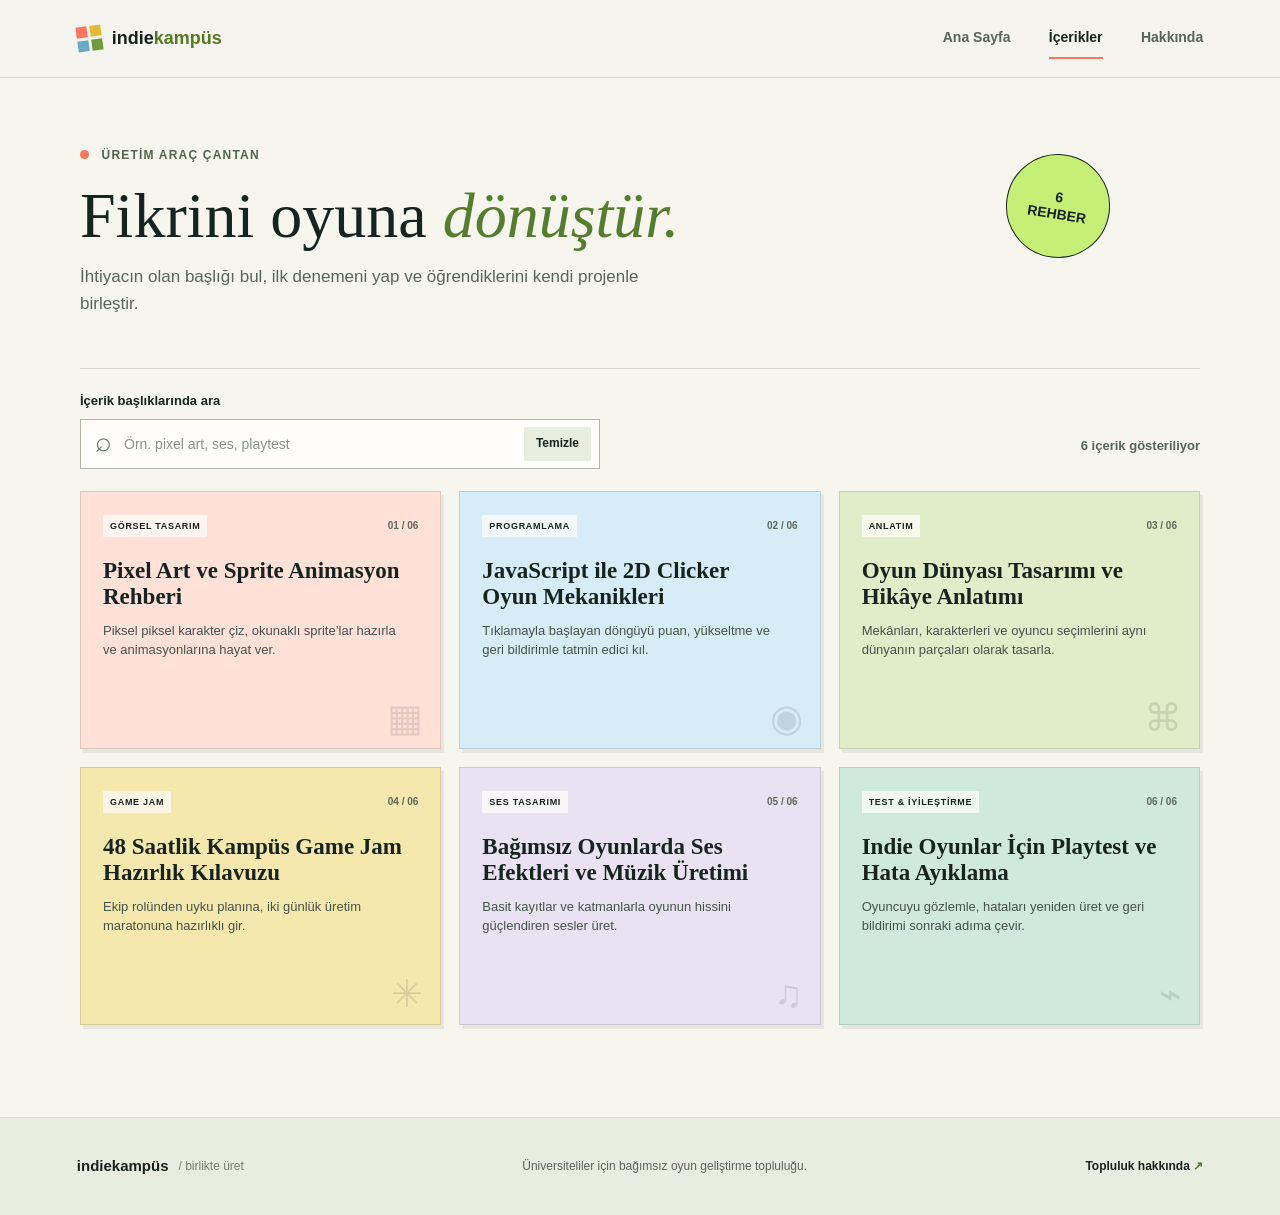
==== etkinlikler.html @ 6c2821f8 "docs: test raporlari, ai notlari ve ekran goruntuleri eklendi" ====
<!doctype html>
<html lang="tr">
<head>
  <meta charset="utf-8">
  <meta name="viewport" content="width=device-width, initial-scale=1">
  <meta name="description" content="Bağımsız oyun geliştirmeye başlamak için pixel art, oyun mekaniği, hikâye, game jam, ses ve test rehberleri.">
  <title>İçerikler | Indie Kampüs</title>
  <link rel="stylesheet" href="style.css">
  <script src="script.js" defer></script>
</head>
<body>
  <header class="site-header">
    <a class="brand" href="index.html" aria-label="Indie Kampüs ana sayfa">
      <span class="brand-mark" aria-hidden="true"><i></i><i></i><i></i><i></i></span>
      <span>indie<span class="brand-accent">kampüs</span></span>
    </a>
    <nav class="site-nav" aria-label="Ana menü">
      <a href="index.html">Ana Sayfa</a>
      <a href="icerikler.html" aria-current="page">İçerikler</a>
      <a href="hakkinda.html">Hakkında</a>
    </nav>
  </header>

  <main class="page-shell content-page">
    <section class="content-intro">
      <p class="eyebrow"><span class="eyebrow-dot"></span> Üretim araç çantan</p>
      <h1>Fikrini oyuna <span>dönüştür.</span></h1>
      <p>İhtiyacın olan başlığı bul, ilk denemeni yap ve öğrendiklerini kendi projenle birleştir.</p>
      <span class="intro-stamp" aria-hidden="true">6<br>REHBER</span>
    </section>

    <section class="library" aria-label="Oyun geliştirme içerikleri">
      <div class="search-row">
        <div class="search-field">
          <label for="content-search">İçerik başlıklarında ara</label>
          <div class="input-wrap">
            <span class="search-symbol" aria-hidden="true">⌕</span>
            <input id="content-search" name="content-search" type="search" autocomplete="off" placeholder="Örn. pixel art, ses, playtest">
            <button id="clear-search" class="clear-button" type="button">Temizle</button>
          </div>
        </div>
        <p id="results-count" class="results-count" aria-live="polite">6 içerik gösteriliyor</p>
      </div>

      <p id="no-results" class="no-results" hidden>Bu başlıkla eşleşen içerik bulunamadı. Başka bir kelime deneyebilirsin.</p>

      <div class="content-grid" id="content-grid">
        <article class="content-card card-coral" tabindex="0">
          <div class="card-topline"><span class="category-badge">GÖRSEL TASARIM</span><span class="card-index">01 / 06</span></div>
          <h3>Pixel Art ve Sprite Animasyon Rehberi</h3>
          <p class="card-summary">Piksel piksel karakter çiz, okunaklı sprite’lar hazırla ve animasyonlarına hayat ver.</p>
          <div class="card-details">
            <dl>
              <div><dt>Kullanılan araçlar</dt><dd>Aseprite, Piskel</dd></div>
              <div><dt>Zorluk seviyesi</dt><dd>Başlangıç</dd></div>
              <div><dt>Kazanımlar</dt><dd>Sprite sayfası, yürüme döngüsü, renk paleti</dd></div>
            </dl>
          </div>
          <span class="card-motif" aria-hidden="true">▦</span>
        </article>

        <article class="content-card card-blue" tabindex="0">
          <div class="card-topline"><span class="category-badge">PROGRAMLAMA</span><span class="card-index">02 / 06</span></div>
          <h3>JavaScript ile 2D Clicker Oyun Mekanikleri</h3>
          <p class="card-summary">Tıklamayla başlayan döngüyü puan, yükseltme ve geri bildirimle tatmin edici kıl.</p>
          <div class="card-details">
            <dl>
              <div><dt>Kullanılan araçlar</dt><dd>JavaScript, HTML Canvas</dd></div>
              <div><dt>Zorluk seviyesi</dt><dd>Başlangıç – Orta</dd></div>
              <div><dt>Kazanımlar</dt><dd>Skor sistemi, yükseltmeler, oyun döngüsü</dd></div>
            </dl>
          </div>
          <span class="card-motif" aria-hidden="true">◉</span>
        </article>

        <article class="content-card card-green" tabindex="0">
          <div class="card-topline"><span class="category-badge">ANLATIM</span><span class="card-index">03 / 06</span></div>
          <h3>Oyun Dünyası Tasarımı ve Hikâye Anlatımı</h3>
          <p class="card-summary">Mekânları, karakterleri ve oyuncu seçimlerini aynı dünyanın parçaları olarak tasarla.</p>
          <div class="card-details">
            <dl>
              <div><dt>Kullanılan araçlar</dt><dd>Not defteri, Miro, Twine</dd></div>
              <div><dt>Zorluk seviyesi</dt><dd>Orta</dd></div>
              <div><dt>Kazanımlar</dt><dd>Dünya taslağı, karakter motivasyonu, anlatı akışı</dd></div>
            </dl>
          </div>
          <span class="card-motif" aria-hidden="true">⌘</span>
        </article>

        <article class="content-card card-yellow" tabindex="0">
          <div class="card-topline"><span class="category-badge">GAME JAM</span><span class="card-index">04 / 06</span></div>
          <h3>48 Saatlik Kampüs Game Jam Hazırlık Kılavuzu</h3>
          <p class="card-summary">Ekip rolünden uyku planına, iki günlük üretim maratonuna hazırlıklı gir.</p>
          <div class="card-details">
            <dl>
              <div><dt>Kullanılan araçlar</dt><dd>İş bölümü panosu, Git, prototip motoru</dd></div>
              <div><dt>Zorluk seviyesi</dt><dd>Başlangıç</dd></div>
              <div><dt>Kazanımlar</dt><dd>Jam kontrol listesi, ekip planı, kapsam belirleme</dd></div>
            </dl>
          </div>
          <span class="card-motif" aria-hidden="true">✳</span>
        </article>

        <article class="content-card card-lilac" tabindex="0">
          <div class="card-topline"><span class="category-badge">SES TASARIMI</span><span class="card-index">05 / 06</span></div>
          <h3>Bağımsız Oyunlarda Ses Efektleri ve Müzik Üretimi</h3>
          <p class="card-summary">Basit kayıtlar ve katmanlarla oyunun hissini güçlendiren sesler üret.</p>
          <div class="card-details">
            <dl>
              <div><dt>Kullanılan araçlar</dt><dd>Audacity, LMMS, kendi ses kayıtların</dd></div>
              <div><dt>Zorluk seviyesi</dt><dd>Başlangıç – Orta</dd></div>
              <div><dt>Kazanımlar</dt><dd>Ses efektleri, kısa tema, dengeli ses seviyesi</dd></div>
            </dl>
          </div>
          <span class="card-motif" aria-hidden="true">♫</span>
        </article>

        <article class="content-card card-mint" tabindex="0">
          <div class="card-topline"><span class="category-badge">TEST & İYİLEŞTİRME</span><span class="card-index">06 / 06</span></div>
          <h3>Indie Oyunlar İçin Playtest ve Hata Ayıklama</h3>
          <p class="card-summary">Oyuncuyu gözlemle, hataları yeniden üret ve geri bildirimi sonraki adıma çevir.</p>
          <div class="card-details">
            <dl>
              <div><dt>Kullanılan araçlar</dt><dd>Tarayıcı geliştirici araçları, hata günlüğü</dd></div>
              <div><dt>Zorluk seviyesi</dt><dd>Orta</dd></div>
              <div><dt>Kazanımlar</dt><dd>Test senaryosu, hata kaydı, önceliklendirme</dd></div>
            </dl>
          </div>
          <span class="card-motif" aria-hidden="true">⌁</span>
        </article>
      </div>
    </section>
  </main>

  <footer class="site-footer">
    <a class="footer-brand" href="index.html">indiekampüs<span> / birlikte üret</span></a>
    <p>Üniversiteliler için bağımsız oyun geliştirme topluluğu.</p>
    <a href="hakkinda.html">Topluluk hakkında <span aria-hidden="true">↗</span></a>
  </footer>
</body>
</html>
---- style.css ----
:root {
  color-scheme: light;
  --ink: #17231e;
  --muted: #59645d;
  --paper: #f6f5ee;
  --white: #fffefa;
  --green: #c6ef75;
  --coral: #ff765e;
  --blue: #a7d8f1;
  --line: #d7d9cf;
  --serif: Georgia, "Times New Roman", serif;
  --sans: "Trebuchet MS", "Segoe UI", sans-serif;
}

* { box-sizing: border-box; }

html { scroll-behavior: smooth; }

body {
  margin: 0;
  color: var(--ink);
  background: var(--paper);
  font-family: var(--sans);
  font-size: 16px;
  line-height: 1.6;
}

a { color: inherit; }

a:focus-visible,
button:focus-visible,
input:focus-visible,
.content-card:focus-visible {
  outline: 3px solid #126c59;
  outline-offset: 4px;
}

.site-header {
  min-height: 78px;
  padding: 0 max(6vw, 24px);
  display: flex;
  align-items: center;
  justify-content: space-between;
  gap: 24px;
  border-bottom: 1px solid var(--line);
  background: rgba(246, 245, 238, .94);
}

.brand,
.footer-brand {
  display: inline-flex;
  align-items: center;
  gap: 10px;
  color: var(--ink);
  font-size: 18px;
  font-weight: 800;
  letter-spacing: 0;
  text-decoration: none;
}

.brand-accent { color: #527b24; }

.brand-mark {
  width: 25px;
  height: 25px;
  display: grid;
  grid-template-columns: repeat(2, 1fr);
  grid-template-rows: repeat(2, 1fr);
  gap: 3px;
  transform: rotate(-8deg);
}

.brand-mark i { background: var(--coral); }
.brand-mark i:nth-child(2) { background: #e6ba35; }
.brand-mark i:nth-child(3) { background: #69a8c7; }
.brand-mark i:nth-child(4) { background: #709b3b; }

.site-nav { display: flex; align-items: center; gap: clamp(18px, 3vw, 42px); }

.site-nav a {
  padding: 8px 0;
  color: var(--muted);
  font-size: 14px;
  font-weight: 700;
  text-decoration: none;
  border-bottom: 2px solid transparent;
}

.site-nav a:hover,
.site-nav a[aria-current="page"] { color: var(--ink); border-color: var(--coral); }

.page-shell { width: min(1120px, calc(100% - 48px)); margin-inline: auto; }

.hero {
  min-height: 590px;
  padding-block: 74px 86px;
  display: grid;
  grid-template-columns: 1.05fr .95fr;
  align-items: center;
  gap: 42px;
}

.hero-copy { max-width: 600px; position: relative; z-index: 1; }

.eyebrow {
  margin: 0 0 18px;
  color: #52654e;
  font-size: 12px;
  font-weight: 800;
  letter-spacing: 1.2px;
  text-transform: uppercase;
}

.eyebrow-dot {
  width: 9px;
  height: 9px;
  margin-right: 8px;
  display: inline-block;
  background: var(--coral);
  border-radius: 50%;
}

h1, h2, h3, p { margin-top: 0; }

.hero h1,
.content-intro h1,
.about-hero h1 {
  max-width: 700px;
  margin-bottom: 22px;
  font-family: var(--serif);
  font-size: clamp(42px, 5vw, 68px);
  font-weight: 500;
  line-height: 1.04;
  letter-spacing: 0;
}

.hero h1 span,
.content-intro h1 span,
.about-hero h1 span { color: #567d2e; font-style: italic; }

.hero-intro {
  max-width: 510px;
  margin-bottom: 28px;
  color: var(--muted);
  font-size: 18px;
}

.button {
  min-height: 50px;
  padding: 0 20px;
  display: inline-flex;
  align-items: center;
  justify-content: center;
  gap: 18px;
  border: 2px solid var(--ink);
  border-radius: 3px;
  font-size: 14px;
  font-weight: 800;
  text-decoration: none;
  transition: transform 160ms ease, box-shadow 160ms ease;
}

.button:hover { transform: translate(-2px, -2px); box-shadow: 4px 4px 0 var(--coral); }
.button-dark { color: var(--white); background: var(--ink); }
.button-light { color: var(--ink); background: var(--green); border-color: var(--green); }
.hero-note { margin: 15px 0 0; color: #758076; font-size: 12px; }

.hero-art {
  position: relative;
  min-height: 390px;
  overflow: hidden;
  background: radial-gradient(circle at 50% 46%, #fff9d8 0 18%, transparent 18.5%), linear-gradient(145deg, #f8c56d, #f58b66 52%, #dc6657);
  border: 1px solid rgba(23, 35, 30, .12);
  box-shadow: 12px 12px 0 #d9e7bd;
  isolation: isolate;
}

.hero-art::before,
.hero-art::after { position: absolute; content: ""; pointer-events: none; }
.hero-art::before { width: 230px; height: 230px; right: -54px; bottom: -96px; border: 1px solid rgba(255,255,255,.52); border-radius: 50%; box-shadow: 0 0 0 22px rgba(255,255,255,.08), 0 0 0 48px rgba(255,255,255,.08); }
.hero-art::after { left: 0; right: 0; bottom: 0; height: 28%; background: linear-gradient(0deg, rgba(89, 49, 48, .24), transparent); }
.art-sun { position: absolute; width: 138px; height: 138px; top: 67px; left: 50%; border-radius: 50%; background: #ffe889; transform: translateX(-50%); }
.art-orbit { position: absolute; top: 97px; left: 50%; width: 290px; height: 140px; border: 1px solid rgba(79, 58, 45, .45); border-radius: 50%; transform: translateX(-50%) rotate(-24deg); }
.orbit-two { width: 350px; height: 190px; transform: translateX(-50%) rotate(35deg); border-color: rgba(255,255,255,.7); }

.pixel-creature {
  position: absolute;
  z-index: 1;
  width: 112px;
  height: 112px;
  top: 137px;
  left: 50%;
  display: grid;
  grid-template-columns: repeat(4, 1fr);
  grid-template-rows: repeat(4, 1fr);
  transform: translateX(-50%) rotate(-4deg);
  filter: drop-shadow(8px 10px 0 rgba(68, 51, 41, .18));
}

.pixel-creature span { background: #406b52; }
.pixel-creature span:nth-child(1), .pixel-creature span:nth-child(4), .pixel-creature span:nth-child(6), .pixel-creature span:nth-child(11), .pixel-creature span:nth-child(13), .pixel-creature span:nth-child(16) { visibility: hidden; }
.pixel-creature span:nth-child(7), .pixel-creature span:nth-child(10) { background: #fff5d5; }
.pixel-creature span:nth-child(8), .pixel-creature span:nth-child(9), .pixel-creature span:nth-child(14), .pixel-creature span:nth-child(15) { background: #5c8650; }
.art-tag { position: absolute; z-index: 2; padding: 5px 9px; color: var(--ink); background: #fff6cf; font-size: 10px; font-weight: 900; letter-spacing: 1px; }
.tag-top { top: 25px; left: 25px; transform: rotate(-5deg); }
.tag-bottom { right: 22px; bottom: 24px; color: white; background: var(--ink); transform: rotate(4deg); }
.art-spark { position: absolute; color: #fff5be; font-size: 30px; }
.spark-one { top: 82px; right: 19%; }
.spark-two { bottom: 24%; left: 17%; color: var(--ink); }

.steps-section { padding: 78px 0 92px; background: #e8eddf; }
.section-heading { max-width: 650px; margin-bottom: 38px; }
.section-heading h2,
.invite-section h2,
.about-cta h2 { margin-bottom: 0; font-family: var(--serif); font-size: 38px; font-weight: 500; line-height: 1.16; }
.section-heading h2 span { color: #628b39; font-style: italic; }
.steps-grid { display: grid; grid-template-columns: repeat(3, 1fr); gap: 18px; }
.step-item { min-height: 215px; padding: 24px; position: relative; background: var(--white); border-top: 3px solid var(--ink); }
.step-number { color: #72816e; font-size: 11px; font-weight: 900; letter-spacing: 1px; }
.step-item h3 { margin: 22px 0 7px; font-size: 20px; }
.step-item p { max-width: 280px; margin: 0; color: var(--muted); font-size: 14px; }
.step-symbol { position: absolute; right: 22px; top: 20px; font-family: var(--serif); font-size: 25px; }
.symbol-coral { color: var(--coral); }
.symbol-blue { color: #3383a7; }
.symbol-green { color: #628b39; }

.invite-section { min-height: 255px; margin-block: 74px; padding: 38px 44px; display: flex; align-items: center; gap: 28px; background: var(--ink); color: var(--white); }
.invite-mark { width: 62px; height: 62px; flex: 0 0 62px; display: grid; place-items: center; color: var(--ink); background: var(--coral); font-size: 42px; font-weight: 300; }
.invite-section .eyebrow { margin-bottom: 7px; color: var(--green); }
.invite-section h2 { font-size: 31px; }
.invite-section p:not(.eyebrow) { margin: 8px 0 0; color: #c3cbc3; }
.invite-section .button { margin-left: auto; flex: 0 0 auto; }

.content-page { padding-bottom: 92px; }
.content-intro { min-height: 290px; padding: 68px 0 38px; position: relative; }
.content-intro h1 { margin-bottom: 13px; }
.content-intro > p:last-of-type { max-width: 570px; margin: 0; color: var(--muted); font-size: 17px; }
.intro-stamp { width: 104px; height: 104px; position: absolute; top: 76px; right: 8%; display: grid; place-content: center; color: var(--ink); background: var(--green); border: 1px solid var(--ink); border-radius: 50%; font-size: 14px; font-weight: 900; line-height: 1.2; text-align: center; transform: rotate(9deg); }
.library { border-top: 1px solid var(--line); }
.search-row { min-height: 113px; padding: 22px 0; display: flex; align-items: end; justify-content: space-between; gap: 24px; }
.search-field { width: min(520px, 100%); }
.search-field label { margin-bottom: 7px; display: block; font-size: 13px; font-weight: 800; }
.input-wrap { min-height: 50px; display: flex; align-items: center; background: var(--white); border: 1px solid #aeb8a9; }
.search-symbol { padding: 0 0 4px 14px; color: #607466; font-family: var(--serif); font-size: 28px; line-height: 1; }
.input-wrap input { width: 100%; min-width: 0; height: 48px; padding: 0 12px; color: var(--ink); background: transparent; border: 0; font: inherit; font-size: 14px; outline: 0; }
.input-wrap:focus-within { outline: 3px solid rgba(18, 108, 89, .25); border-color: #126c59; }
.input-wrap input:focus-visible { outline: 0; }
.input-wrap input::placeholder { color: #89928a; }
.clear-button { min-height: 34px; margin-right: 8px; padding: 0 12px; flex: 0 0 auto; color: var(--ink); background: #e7eddf; border: 0; font: inherit; font-size: 12px; font-weight: 800; cursor: pointer; }
.clear-button:hover { background: var(--green); }
.results-count { margin: 0 0 12px; color: var(--muted); font-size: 13px; font-weight: 700; }
.no-results { margin: 10px 0 22px; padding: 20px; color: #62473f; background: #ffe0d6; border-left: 4px solid var(--coral); }
.no-results[hidden] { display: none; }
.content-grid { display: grid; grid-template-columns: repeat(3, minmax(0, 1fr)); gap: 18px; align-items: start; }
.content-card {
  min-height: 258px;
  padding: 22px 22px 18px;
  position: relative;
  overflow: hidden;
  border: 1px solid rgba(23, 35, 30, .14);
  box-shadow: 3px 4px 0 rgba(23, 35, 30, .07);
  transition: transform 180ms ease, box-shadow 180ms ease;
  transform-origin: center;
}
.content-card:hover,
.content-card:focus-within { z-index: 2; transform: scale(1.025); box-shadow: 7px 8px 0 rgba(23, 35, 30, .14); }
.content-card[hidden] { display: none; }
.card-coral { background: #ffe1d8; }
.card-blue { background: #d6edf7; }
.card-green { background: #e0edc8; }
.card-yellow { background: #f5e8ad; }
.card-lilac { background: #e9e2f2; }
.card-mint { background: #cfe9dd; }
.card-topline { min-height: 25px; margin-bottom: 19px; display: flex; align-items: center; justify-content: space-between; gap: 10px; }
.category-badge { padding: 4px 7px; background: rgba(255, 254, 250, .72); font-size: 9px; font-weight: 900; letter-spacing: .7px; }
.card-index { color: #5e695f; font-size: 10px; font-weight: 800; }
.content-card h3 { max-width: 300px; margin: 0 0 10px; position: relative; z-index: 1; font-family: var(--serif); font-size: 23px; font-weight: 600; line-height: 1.15; }
.card-summary { max-width: 300px; margin: 0; position: relative; z-index: 1; color: #46534b; font-size: 13px; line-height: 1.5; }
.card-motif { position: absolute; right: 17px; bottom: 11px; color: rgba(23, 35, 30, .12); font-size: 38px; line-height: 1; }
.card-details { max-height: 0; margin-top: 0; position: relative; z-index: 1; overflow: hidden; opacity: 0; transition: max-height 220ms ease, margin-top 180ms ease, opacity 180ms ease; }
.content-card:hover .card-details,
.content-card:focus-within .card-details { max-height: 220px; margin-top: 17px; opacity: 1; }
.card-details dl { margin: 0; display: grid; gap: 8px; }
.card-details dl > div { display: grid; grid-template-columns: 112px 1fr; gap: 8px; font-size: 11px; line-height: 1.4; }
.card-details dt { font-weight: 900; }
.card-details dd { margin: 0; color: #46534b; }

.about-page { padding-bottom: 80px; }
.about-hero { min-height: 380px; padding: 75px 0 66px; position: relative; border-bottom: 1px solid var(--line); }
.about-hero h1 { max-width: 720px; }
.about-hero > p:last-of-type { max-width: 650px; margin: 0; color: var(--muted); font-size: 18px; }
.about-doodle { width: 190px; height: 190px; position: absolute; right: 5%; top: 88px; display: grid; place-items: center; color: var(--ink); background: radial-gradient(circle at center, var(--coral) 0 28%, transparent 29%), repeating-conic-gradient(from 7deg, #e1e9d3 0deg 12deg, #f6f5ee 12deg 24deg); border-radius: 50%; transform: rotate(-10deg); }
.about-doodle span:first-child { position: absolute; font-size: 54px; font-weight: 300; }
.about-doodle span:nth-child(2) { position: absolute; top: 5px; right: 4px; color: #507b32; font-size: 28px; }
.about-doodle span:nth-child(3) { position: absolute; bottom: 5px; left: 3px; color: #2f7187; font-size: 27px; }
.about-columns { display: grid; grid-template-columns: 1fr 1fr; }
.about-block { min-height: 310px; padding: 38px 40px 38px 0; border-bottom: 1px solid var(--line); }
.about-block:nth-child(even) { padding-left: 40px; border-left: 1px solid var(--line); }
.about-label { color: #697766; font-size: 10px; font-weight: 900; letter-spacing: 1px; }
.about-block h2 { max-width: 420px; margin: 20px 0 12px; font-family: var(--serif); font-size: 30px; font-weight: 500; line-height: 1.17; }
.about-block p { max-width: 460px; margin-bottom: 0; color: var(--muted); font-size: 14px; }
.about-block-highlight { background: #e8eddf; padding-right: 34px; padding-bottom: 30px; }
.text-link { margin-top: 18px; display: inline-flex; gap: 10px; color: #426c2d; font-size: 13px; font-weight: 900; text-decoration-thickness: 1px; text-underline-offset: 4px; }
.contact-block { background: #f0dfc7; padding-left: 40px; }
.contact-note { margin-top: 18px; padding-top: 14px; display: flex; gap: 10px; border-top: 1px solid rgba(23, 35, 30, .2); font-weight: 700; }
.contact-note span { color: #b94d38; font-size: 19px; line-height: 1; }
.about-cta { min-height: 230px; padding: 48px 0 0; text-align: center; }
.about-cta .eyebrow { margin-bottom: 8px; }
.about-cta h2 { margin-bottom: 22px; }

.site-footer { min-height: 98px; padding: 22px max(6vw, 24px); display: flex; align-items: center; justify-content: space-between; gap: 20px; border-top: 1px solid var(--line); background: #e8eddf; }
.footer-brand { font-size: 15px; }
.footer-brand span { color: #778173; font-size: 12px; font-weight: 500; }
.site-footer p { margin: 0; color: var(--muted); font-size: 12px; }
.site-footer > a:last-child { color: var(--ink); font-size: 12px; font-weight: 800; text-decoration: none; }
.site-footer > a:last-child span { color: #527b24; }

@media (max-width: 800px) {
  .hero { min-height: unset; padding-block: 58px 70px; grid-template-columns: 1fr; gap: 38px; }
  .hero-art { min-height: 340px; }
  .content-grid { grid-template-columns: repeat(2, minmax(0, 1fr)); }
  .intro-stamp { right: 2%; }
  .about-doodle { width: 145px; height: 145px; right: 0; top: 110px; }
  .about-hero { padding-right: 120px; }
  .invite-section { flex-wrap: wrap; }
  .invite-section .button { margin: 0 0 0 90px; }
}

@media (max-width: 560px) {
  .site-header { min-height: 68px; padding-inline: 20px; flex-wrap: wrap; gap: 3px 12px; }
  .brand { font-size: 16px; }
  .brand-mark { width: 22px; height: 22px; }
  .site-nav { width: 100%; justify-content: space-between; gap: 12px; }
  .site-nav a { padding: 3px 0 8px; font-size: 12px; }
  .page-shell { width: min(100% - 36px, 1120px); }
  .hero { padding-block: 46px 58px; }
  .hero h1, .content-intro h1, .about-hero h1 { font-size: 43px; }
  .hero-intro { font-size: 16px; }
  .hero-art { min-height: 280px; }
  .art-sun { width: 112px; height: 112px; top: 45px; }
  .art-orbit { top: 68px; width: 250px; height: 124px; }
  .orbit-two { width: 300px; height: 160px; }
  .pixel-creature { width: 92px; height: 92px; top: 105px; }
  .steps-section { padding-block: 58px; }
  .section-heading h2, .invite-section h2, .about-cta h2 { font-size: 32px; }
  .steps-grid { grid-template-columns: 1fr; gap: 12px; }
  .step-item { min-height: 175px; }
  .invite-section { margin-block: 48px; padding: 25px; gap: 17px; }
  .invite-mark { width: 48px; height: 48px; flex-basis: 48px; font-size: 34px; }
  .invite-section > div:nth-child(2) { flex: 1 1 calc(100% - 70px); }
  .invite-section .button { margin: 0; }
  .content-page { padding-bottom: 60px; }
  .content-intro { min-height: unset; padding: 54px 0 30px; }
  .content-intro > p:last-of-type { padding-right: 35px; font-size: 15px; }
  .intro-stamp { width: 64px; height: 64px; top: 31px; right: 0; font-size: 10px; }
  .search-row { align-items: start; flex-direction: column; gap: 9px; }
  .results-count { margin-bottom: 0; }
  .content-grid { grid-template-columns: 1fr; gap: 14px; }
  .content-card { min-height: 238px; }
  .content-card:hover, .content-card:focus-within { transform: scale(1.01); }
  .about-hero { min-height: unset; padding: 53px 0 43px; }
  .about-hero > p:last-of-type { padding-right: 15px; font-size: 16px; }
  .about-doodle { width: 78px; height: 78px; top: 29px; right: 0; }
  .about-doodle span:first-child { font-size: 34px; }
  .about-doodle span:nth-child(2), .about-doodle span:nth-child(3) { font-size: 18px; }
  .about-columns { grid-template-columns: 1fr; }
  .about-block, .about-block:nth-child(even), .contact-block { min-height: unset; padding: 28px 0; border-left: 0; }
  .about-block-highlight { padding-inline: 18px !important; }
  .about-block h2 { font-size: 26px; }
  .about-cta { min-height: 200px; padding-top: 42px; }
  .site-footer { padding: 22px 20px; align-items: flex-start; flex-direction: column; gap: 8px; }
}

@media (prefers-reduced-motion: reduce) {
  *, *::before, *::after { scroll-behavior: auto !important; transition-duration: .01ms !important; }
}
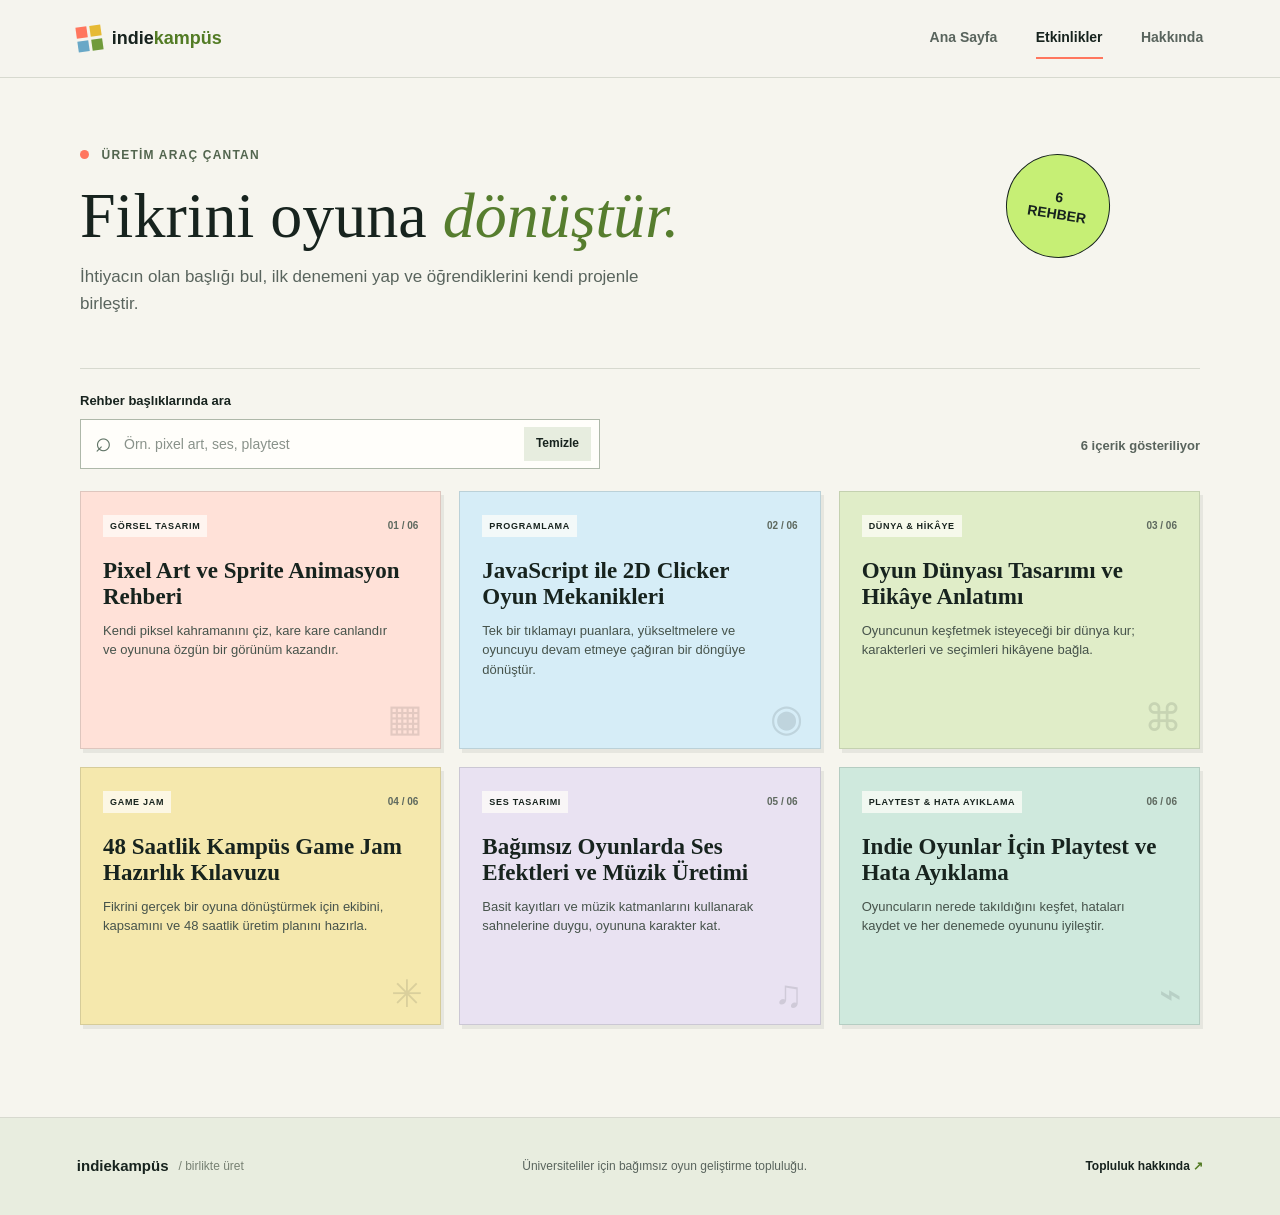
==== commit 70e8af1e: "docs: rapor dosya adlari ve icerikleri teslim kilavuzuna gore guncellendi" ====
--- a/etkinlikler.html
+++ b/etkinlikler.html
@@ -4,7 +4,7 @@
   <meta charset="utf-8">
   <meta name="viewport" content="width=device-width, initial-scale=1">
   <meta name="description" content="Bağımsız oyun geliştirmeye başlamak için pixel art, oyun mekaniği, hikâye, game jam, ses ve test rehberleri.">
-  <title>İçerikler | Indie Kampüs</title>
+  <title>Etkinlikler ve Rehberler | Indie Kampüs</title>
   <link rel="stylesheet" href="style.css">
   <script src="script.js" defer></script>
 </head>
@@ -16,7 +16,7 @@
     </a>
     <nav class="site-nav" aria-label="Ana menü">
       <a href="index.html">Ana Sayfa</a>
-      <a href="icerikler.html" aria-current="page">İçerikler</a>
+      <a href="etkinlikler.html" aria-current="page">Etkinlikler</a>
       <a href="hakkinda.html">Hakkında</a>
     </nav>
   </header>
@@ -32,7 +32,7 @@
     <section class="library" aria-label="Oyun geliştirme içerikleri">
       <div class="search-row">
         <div class="search-field">
-          <label for="content-search">İçerik başlıklarında ara</label>
+          <label for="content-search">Rehber başlıklarında ara</label>
           <div class="input-wrap">
             <span class="search-symbol" aria-hidden="true">⌕</span>
             <input id="content-search" name="content-search" type="search" autocomplete="off" placeholder="Örn. pixel art, ses, playtest">
@@ -48,11 +48,11 @@
         <article class="content-card card-coral" tabindex="0">
           <div class="card-topline"><span class="category-badge">GÖRSEL TASARIM</span><span class="card-index">01 / 06</span></div>
           <h3>Pixel Art ve Sprite Animasyon Rehberi</h3>
-          <p class="card-summary">Piksel piksel karakter çiz, okunaklı sprite’lar hazırla ve animasyonlarına hayat ver.</p>
+          <p class="card-summary">Kendi piksel kahramanını çiz, kare kare canlandır ve oyununa özgün bir görünüm kazandır.</p>
           <div class="card-details">
             <dl>
-              <div><dt>Kullanılan araçlar</dt><dd>Aseprite, Piskel</dd></div>
-              <div><dt>Zorluk seviyesi</dt><dd>Başlangıç</dd></div>
+              <div><dt>Kullanılacak Araçlar</dt><dd>Aseprite, Piskel</dd></div>
+              <div><dt>Zorluk Seviyesi</dt><dd>Başlangıç</dd></div>
               <div><dt>Kazanımlar</dt><dd>Sprite sayfası, yürüme döngüsü, renk paleti</dd></div>
             </dl>
           </div>
@@ -62,11 +62,11 @@
         <article class="content-card card-blue" tabindex="0">
           <div class="card-topline"><span class="category-badge">PROGRAMLAMA</span><span class="card-index">02 / 06</span></div>
           <h3>JavaScript ile 2D Clicker Oyun Mekanikleri</h3>
-          <p class="card-summary">Tıklamayla başlayan döngüyü puan, yükseltme ve geri bildirimle tatmin edici kıl.</p>
+          <p class="card-summary">Tek bir tıklamayı puanlara, yükseltmelere ve oyuncuyu devam etmeye çağıran bir döngüye dönüştür.</p>
           <div class="card-details">
             <dl>
-              <div><dt>Kullanılan araçlar</dt><dd>JavaScript, HTML Canvas</dd></div>
-              <div><dt>Zorluk seviyesi</dt><dd>Başlangıç – Orta</dd></div>
+              <div><dt>Kullanılacak Araçlar</dt><dd>JavaScript, HTML Canvas</dd></div>
+              <div><dt>Zorluk Seviyesi</dt><dd>Başlangıç – Orta</dd></div>
               <div><dt>Kazanımlar</dt><dd>Skor sistemi, yükseltmeler, oyun döngüsü</dd></div>
             </dl>
           </div>
@@ -74,13 +74,13 @@
         </article>
 
         <article class="content-card card-green" tabindex="0">
-          <div class="card-topline"><span class="category-badge">ANLATIM</span><span class="card-index">03 / 06</span></div>
+          <div class="card-topline"><span class="category-badge">DÜNYA & HİKÂYE</span><span class="card-index">03 / 06</span></div>
           <h3>Oyun Dünyası Tasarımı ve Hikâye Anlatımı</h3>
-          <p class="card-summary">Mekânları, karakterleri ve oyuncu seçimlerini aynı dünyanın parçaları olarak tasarla.</p>
+          <p class="card-summary">Oyuncunun keşfetmek isteyeceği bir dünya kur; karakterleri ve seçimleri hikâyene bağla.</p>
           <div class="card-details">
             <dl>
-              <div><dt>Kullanılan araçlar</dt><dd>Not defteri, Miro, Twine</dd></div>
-              <div><dt>Zorluk seviyesi</dt><dd>Orta</dd></div>
+              <div><dt>Kullanılacak Araçlar</dt><dd>Not defteri, Miro, Twine</dd></div>
+              <div><dt>Zorluk Seviyesi</dt><dd>Orta</dd></div>
               <div><dt>Kazanımlar</dt><dd>Dünya taslağı, karakter motivasyonu, anlatı akışı</dd></div>
             </dl>
           </div>
@@ -90,11 +90,11 @@
         <article class="content-card card-yellow" tabindex="0">
           <div class="card-topline"><span class="category-badge">GAME JAM</span><span class="card-index">04 / 06</span></div>
           <h3>48 Saatlik Kampüs Game Jam Hazırlık Kılavuzu</h3>
-          <p class="card-summary">Ekip rolünden uyku planına, iki günlük üretim maratonuna hazırlıklı gir.</p>
+          <p class="card-summary">Fikrini gerçek bir oyuna dönüştürmek için ekibini, kapsamını ve 48 saatlik üretim planını hazırla.</p>
           <div class="card-details">
             <dl>
-              <div><dt>Kullanılan araçlar</dt><dd>İş bölümü panosu, Git, prototip motoru</dd></div>
-              <div><dt>Zorluk seviyesi</dt><dd>Başlangıç</dd></div>
+              <div><dt>Kullanılacak Araçlar</dt><dd>İş bölümü panosu, Git, prototip motoru</dd></div>
+              <div><dt>Zorluk Seviyesi</dt><dd>Başlangıç</dd></div>
               <div><dt>Kazanımlar</dt><dd>Jam kontrol listesi, ekip planı, kapsam belirleme</dd></div>
             </dl>
           </div>
@@ -104,11 +104,11 @@
         <article class="content-card card-lilac" tabindex="0">
           <div class="card-topline"><span class="category-badge">SES TASARIMI</span><span class="card-index">05 / 06</span></div>
           <h3>Bağımsız Oyunlarda Ses Efektleri ve Müzik Üretimi</h3>
-          <p class="card-summary">Basit kayıtlar ve katmanlarla oyunun hissini güçlendiren sesler üret.</p>
+          <p class="card-summary">Basit kayıtları ve müzik katmanlarını kullanarak sahnelerine duygu, oyununa karakter kat.</p>
           <div class="card-details">
             <dl>
-              <div><dt>Kullanılan araçlar</dt><dd>Audacity, LMMS, kendi ses kayıtların</dd></div>
-              <div><dt>Zorluk seviyesi</dt><dd>Başlangıç – Orta</dd></div>
+              <div><dt>Kullanılacak Araçlar</dt><dd>Audacity, LMMS, kendi ses kayıtların</dd></div>
+              <div><dt>Zorluk Seviyesi</dt><dd>Başlangıç – Orta</dd></div>
               <div><dt>Kazanımlar</dt><dd>Ses efektleri, kısa tema, dengeli ses seviyesi</dd></div>
             </dl>
           </div>
@@ -116,13 +116,13 @@
         </article>
 
         <article class="content-card card-mint" tabindex="0">
-          <div class="card-topline"><span class="category-badge">TEST & İYİLEŞTİRME</span><span class="card-index">06 / 06</span></div>
+          <div class="card-topline"><span class="category-badge">PLAYTEST & HATA AYIKLAMA</span><span class="card-index">06 / 06</span></div>
           <h3>Indie Oyunlar İçin Playtest ve Hata Ayıklama</h3>
-          <p class="card-summary">Oyuncuyu gözlemle, hataları yeniden üret ve geri bildirimi sonraki adıma çevir.</p>
+          <p class="card-summary">Oyuncuların nerede takıldığını keşfet, hataları kaydet ve her denemede oyununu iyileştir.</p>
           <div class="card-details">
             <dl>
-              <div><dt>Kullanılan araçlar</dt><dd>Tarayıcı geliştirici araçları, hata günlüğü</dd></div>
-              <div><dt>Zorluk seviyesi</dt><dd>Orta</dd></div>
+              <div><dt>Kullanılacak Araçlar</dt><dd>Tarayıcı geliştirici araçları, hata günlüğü</dd></div>
+              <div><dt>Zorluk Seviyesi</dt><dd>Orta</dd></div>
               <div><dt>Kazanımlar</dt><dd>Test senaryosu, hata kaydı, önceliklendirme</dd></div>
             </dl>
           </div>
